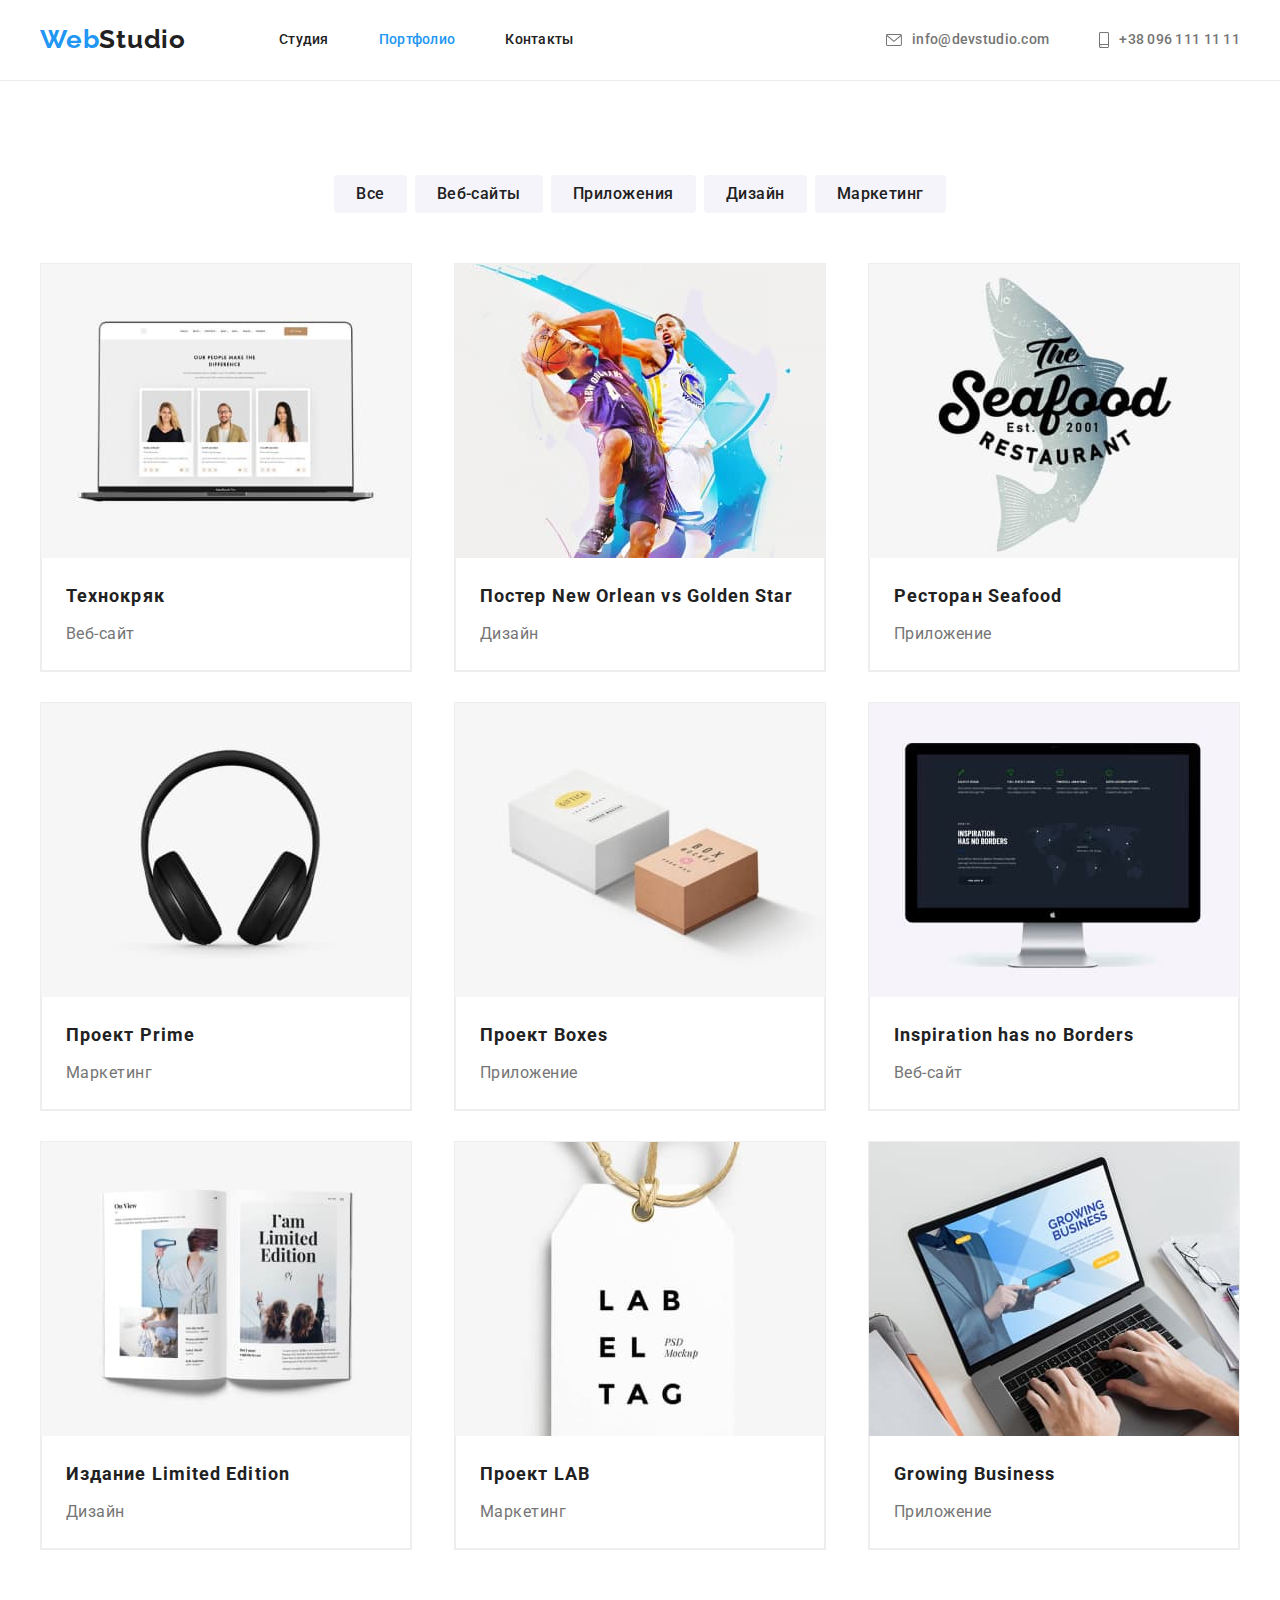
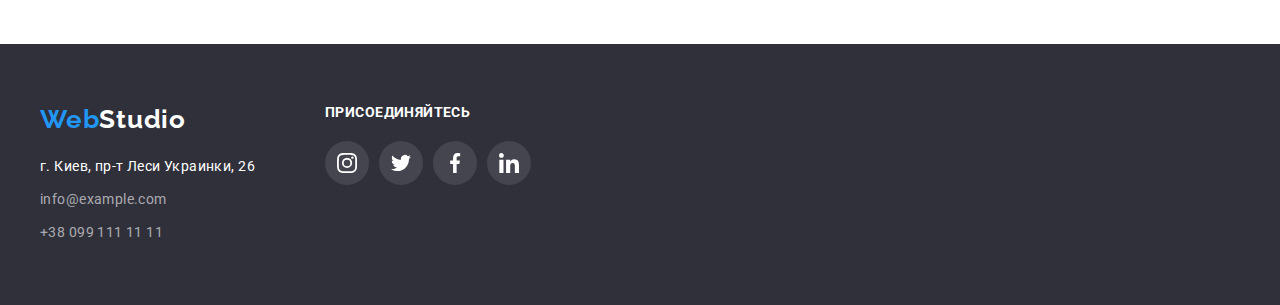
==== portfolio.html @ 38ae4b98 "updated after fixes in hw-04" ====
<!DOCTYPE html>
<html lang="en">
<head>
    <meta charset="UTF-8">
    <meta http-equiv="X-UA-Compatible" content="IE=edge">
    <meta name="viewport" content="width=device-width, initial-scale=1.0">
    <link rel="preconnect" href="https://fonts.googleapis.com">
    <link rel="preconnect" href="https://fonts.gstatic.com" crossorigin>
    <link href="https://fonts.googleapis.com/css2?family=Raleway:wght@700&family=Roboto:wght@400;500;700;900&display=swap"
    rel="stylesheet">
    <link rel="stylesheet" href="https://cdnjs.cloudflare.com/ajax/libs/modern-normalize/1.1.0/modern-normalize.min.css"
        integrity="sha512-wpPYUAdjBVSE4KJnH1VR1HeZfpl1ub8YT/NKx4PuQ5NmX2tKuGu6U/JRp5y+Y8XG2tV+wKQpNHVUX03MfMFn9Q=="
        crossorigin="anonymous" referrerpolicy="no-referrer" />
    <link rel="stylesheet" href="./css/styles.css">
    <title>Portfolio</title>
</head>

<body>
    <header>
        <div class="navigation-header container">
            <nav class="navigation">
                <a href="" class="navigation-logo">
                    <span class="navigation-logo-web" id="logo">Web</span><span class="navigation-logo-studio">Studio</span>
                </a>
                <ul class="navigation-link">
                    <li class="list-style"><a class="link" href="index.html">Студия</a></li>
                    <li class="list-style"><a class="link current" href="portfolio.html">Портфолио</a></li>
                    <li class="list-style"><a class="link" href="#">Контакты</a></li>
                </ul>
            </nav>
            <ul class="contact">
                <li class="list-style">
                    <a href="mailto:info@devstudio.com" class="contact-mailto">
                        <svg class="icon-envelope" width="16" height="12">
                            <use href="./images/icons.svg#icon-envelope"></use>
                        </svg>info@devstudio.com</a>
                </li>
                <li class="list-style">
                    <a href="tel:+380961111111" class="contact-call">
                        <svg class="icon-smartphone" width="10" height="16">
                            <use href="./images/icons.svg#icon-smartphone"></use>
                        </svg>+38 096 111 11 11</a>
                </li>
            </ul>
        </div>
    </header>
    
    <main>
        <section class="gallary">
            <div class="container">   
                <h1 class="visually-hidden ">Портфолио работ</h1>    
                <ul class="filter-group">
                    <li class="filter-list"><button class="filter-button" type="button">Все</button></li>
                    <li class="filter-list"><button class="filter-button" type="button">Веб-сайты</button></li>
                    <li class="filter-list"><button class="filter-button" type="button">Приложения</button></li>
                    <li class="filter-list"><button class="filter-button" type="button">Дизайн</button></li>
                    <li class="filter-list"><button class="filter-button" type="button">Маркетинг</button></li>
                </ul>

                <ul class="gallary-list">
                    <li class="list-project list-style">
                        <a href="" class="galary-link">
                            <img src="./images/portfolio/technokryak.jpg" class="gallary-image" alt="сайт компании" width="370">
                            <div class="gallary-name">
                                <h2 class="gallary-project">Технокряк</h2>
                                <p class="gallary-kind">Веб-сайт</p>
                            </div>
                        </a>
                    </li>
                    <li class="list-project list-style">
                        <a href="" class="galary-link">
                            <img src="./images/portfolio/goldenstar.jpg" class="gallary-image" alt="баскетболисты" width="370">
                            <div class="gallary-name">
                                <h2 class="gallary-project">Постер New Orlean vs Golden Star</h2>
                                <p class="gallary-kind">Дизайн</p>
                            </div>    
                        </a>
                    </li>
                    <li class="list-project list-style">
                        <a href="" class="galary-link">
                            <img src="./images/portfolio/seafood.jpg" class="gallary-image" alt="рыбный ресторан" width="370">
                            <div class="gallary-name">
                                <h2 class="gallary-project">Ресторан Seafood</h2>
                                <p class="gallary-kind">Приложение</p>
                            </div>
                        </a>
                    </li>
                    <li class="list-project list-style">
                        <a href="" class="galary-link">
                            <img src="./images/portfolio/prime.jpg" class="gallary-image" alt="наушники" width="370">
                            <div class="gallary-name">
                                <h2 class="gallary-project">Проект Prime</h2>
                                <p class="gallary-kind">Маркетинг</p>
                            </div>
                        </a>
                    </li>
                    <li class="list-project list-style">
                        <a href="" class="galary-link">
                            <img src="./images/portfolio/boxes.jpg" class="gallary-image" alt="коробки" width="370">
                            <div class="gallary-name">
                                <h2 class="gallary-project">Проект Boxes</h2>
                                <p class="gallary-kind">Приложение</p>
                            </div>
                        </a>
                    </li>
                    <li class="list-project list-style">
                        <a href="" class="galary-link">
                            <img src="./images/portfolio/noborders.jpg" class="gallary-image" alt="монитор" width="370">
                            <div class="gallary-name">
                                <h2 class="gallary-project">Inspiration has no Borders</h2>
                                <p class="gallary-kind">Веб-сайт</p>
                            </div>
                        </a>
                    </li>
                    <li class="list-project list-style">
                        <a href="" class="galary-link">
                            <img src="./images/portfolio/limitededition.jpg" class="gallary-image" alt="книга" width="370">
                            <div class="gallary-name">
                                <h2 class="gallary-project">Издание Limited Edition</h2>
                                <p class="gallary-kind">Дизайн</p>
                            </div>
                        </a>
                    </li>
                    <li class="list-project list-style">
                        <a href="" class="galary-link">
                            <img src="./images/portfolio/lab.jpg" class="gallary-image" alt="ярлык" width="370">
                            <div class="gallary-name">
                                <h2 class="gallary-project">Проект LAB</h2>
                                <p class="gallary-kind">Маркетинг</p>
                            </div>
                        </a>
                    </li>
                    <li class="list-project list-style">
                        <a href=""  class="galary-link">
                            <img src="./images/portfolio/growingbusiness.jpg" class="gallary-image" alt="ноутбук" width="370">
                            <div class="gallary-name">
                                <h2 class="gallary-project">Growing Business</h2>
                                <p class="gallary-kind">Приложение</p>
                            </div>
                        </a>
                    </li>
                </ul>
            </div>
        </section>
    </main>
    
    <footer>
        <div class="page-footer container">
            <div class="content-footer ">
                <a href="#logo" class="footer-logo">
                    <span class="footer-logo-web">Web</span><span class="footer-logo-studio">Studio</span>
                </a>
                <address class="address">г. Киев, пр-т Леси Украинки, 26</address>
                <ul class="footer-contact">
                    <li class="footer-link"><a href="mailto:info@example.com" class="footer-mailto">info@example.com</a></li>
                    <li class="footer-link"><a href="tel:+380991111111" class="footer-call">+38 099 111 11 11</a></li>
                </ul>
            </div>
            <div class="footer-join ">
                <h3 class="footer-title">присоединяйтесь</h3>
                <ul class="footer-social">
                    <li class="footer-icon">
                        <a class="footer-icon-link" href="">
                            <svg width="20" height="20">
                                <use href="./images/icons.svg#icon-instagram"></use>
                            </svg>
                        </a>
                    </li>
                    <li class="footer-icon">
                        <a class="footer-icon-link" href="">
                            <svg width="20" height="20">
                                <use href="./images/icons.svg#icon-twitter"></use>
                            </svg>
                        </a>
                    </li>
                    <li class="footer-icon">
                        <a class="footer-icon-link" href="">
                            <svg width="20" height="20">
                                <use href="./images/icons.svg#icon-facebook"></use>
                            </svg>
                        </a>
                    </li>
                    <li class="footer-icon">
                        <a class="footer-icon-link" href="">
                            <svg width="20" height="20">
                                <use href="./images/icons.svg#icon-linkedin"></use>
                            </svg>
                        </a>
                    </li>
                </ul>
            </div>
        </div>
        </footer>
</body>
</html>
---- css/styles.css ----
:root {
  --primary-text-color: #212121;
  --secondary-text-color: #757575;
  --hero-text-color: #ffffff;
  --contact-text-footer: rgba(255, 255, 255, 0.6);
  --accent-color: #2196f3;
  --background-color: #2F303A;

}

body {
  font-family: "roboto", sans-serif;
  color: var(--primary-text-color);
  background-color: #ffffff;
}

* {
  margin: 0;
  padding: 0;
}

h1
h2
h3
h4 
h5
h6
p 
ul {
  text-decoration: none;
}

.list-style {
  list-style-type: none;
}

/* header */
.container {
  width: 1200px;
  height: auto;
  margin-left: auto;
  margin-right: auto;
  padding: 0 15px;
}

header {
  border-bottom: 1px solid #ECECEC;
   padding-top: 24px;
  padding-bottom: 25px;
}

.navigation-header {
  display: flex;
  justify-content: space-between;
  align-items: center; 
}

.navigation {
  display: flex;
}

.navigation-logo {
  display: flex;
  align-items: center;
  font-family: Raleway;
  font-weight: bold;
  font-size: 26px;
  line-height: 1.2;
  letter-spacing: 0.03em;
  text-decoration: none;
}

.navigation-logo-web {
  color: var(--accent-color);
}

.navigation-logo-studio {
  color: var(--primary-text-color);
  margin-right: 93px;
}

.navigation-link {
  display: flex;
  align-items: center;
}

.navigation-link .list-style {
  margin-right: 50px;
}

.navigation-link .list-style:last-child {
  margin-right: 0;
}

.navigation-link .link {
  display: flex;
  color: var(--primary-text-color);
  font-weight: 500;
  font-size: 14px;
  line-height: 1.14;
  letter-spacing: 0.02em;
  text-decoration: none;
}

.link:hover,
.link:focus {
  color: var(--accent-color);
}

.link.current {
  color: var(--accent-color);
}

.contact {
  display: flex;
  font-weight: 500;
  font-size: 14px;
  line-height: 1.14;
  letter-spacing: 0.02em;
  
}

.contact .list-style{
   margin-right: 50px;
   
}
 
.contact .list-style:last-child {
  margin-right: 0;
}

.icon-envelope{
  margin-right: 10px;
  fill: currentColor;
}

.contact-mailto:hover .icon-envelope,
.contact-mailto:focus .icon-envelope {
  fill: var(--accent-color);
}

.contact-mailto {
  display: flex;
  align-items: center;
  text-decoration: none;
  color: var(--secondary-text-color);
  
}

.icon-smartphone{
  margin-right: 10px;
  fill: currentColor;
}

.contact-call:hover .icon-smartphone,
.contact-call:focus .icon-smartphone {
  fill: var(--accent-color);
}

.contact-call {
  display: flex;
  align-items: center;
  text-decoration: none;
  color: var(--secondary-text-color);
}

.contact-mailto:hover,
.contact-mailto:focus {
  color: var(--accent-color);
}

.contact-call:hover,
.contact-call:focus {
  color: var(--accent-color);
}

/* body index.html*/
button {
  cursor: pointer;
}

.hero{
  display: block;
  background-image: linear-gradient(to right, rgba(47, 48, 58, 0.4), rgba(47, 48, 58, 0.4)), url(../images/Img.jpg);
  background-repeat: no-repeat;
  background-position: center;
  background-size: cover;
  margin-left: auto;
  margin-right: auto;
  max-width: 1600px;
  padding-top: 200px;
  padding-bottom: 200px;

}
.hero-wrapper{
  display: flex;
  flex-direction: column;
  justify-content: center;
  align-items: center;
  text-align: center;
}

.hero-title {
  font-weight: 900;
  font-size: 44px;
  line-height: 1.4;
  letter-spacing: 0.06em;
  text-transform: uppercase;
  color: var(--hero-text-color);
  text-align: center;
}

.hero-button{
  margin-top: 30px;
  padding: 10px 32px;
  font-weight: bold;
  font-size: 16px;
  line-height: 1.9;
  letter-spacing: 0.06em;
  color: var(--hero-text-color);
  border: none;
  background: var(--accent-color);
  box-shadow: 0px 4px 4px rgba(0, 0, 0, 0.15);
  border-radius: 4px;
}

.hero-button:hover,
.hero-button:focus{
  background: #188CE8;
  box-shadow: 0px 4px 4px rgba(0, 0, 0, 0.15);
  border-radius: 4px;
}

/* feature */
.list{
  padding-top: 94px;
  padding-bottom: 94px;
}

.list-description{
  margin: auto;
  margin: 0%;
  display: flex;
  justify-content: space-between;
}


.list-description .list-style {
margin-right: 30px;
width: 270px;
}

.list-description .list-style:last-child {
  margin-right: 0;
}

.icon-feature{
  display: flex;
  background: #F5F4FA;
  border-radius: 4px;
  margin-bottom: 30px;
  padding: 25px 0;
  justify-content: center;
  align-items: center;
}

.list-title {
  font-weight: bold;
  font-size: 14px;
  line-height: 1.14;
  letter-spacing: 0.03em;
  text-transform: uppercase;
}

.list-text{
  margin-top: 10px;
  font-size: 14px;
  line-height: 1.7;
  color: var(--secondary-text-color);
  letter-spacing: 0.03em;
}

/* what we do */
.work{
  padding-bottom: 94px;
}

.work-title {
  font-weight: bold;
  font-size: 36px;
  line-height: 1.2;
  text-align: center;
  letter-spacing: 0.03em;
}

.work-description {
  display: flex;
  justify-content: space-between;
  margin-top: 50px;
}

/* ouer team */
.team{
  background: #F5F4FA;
  width: 100%;
  padding-top: 94px;
  padding-bottom: 94px;
}

.team-list {
  margin-right: 30px;
  background-color: #ffffff;
  box-shadow: 0px 1px 3px rgba(0, 0, 0, 0.12), 0px 1px 1px rgba(0, 0, 0, 0.14), 0px 2px 1px rgba(0, 0, 0, 0.2);
  border-radius: 0px 0px 4px 4px;
}

.team-list:last-child {
  margin-right: 0;
}

.team-title{
  font-weight: bold;
  font-size: 36px;
  line-height: 1.2;
  text-align: center;
  letter-spacing: 0.03em;
}

.team-block{
  display: flex;
  justify-content: space-between;
  margin-top: 50px;
}

.team-description {
  padding-top: 30px;
  padding-bottom: 30px;
}

.team-name{
  font-weight: 500;
  font-size: 16px;
  line-height: 1.2;
  text-align: center;
  letter-spacing: 0.03em;
}

.team-position{
  margin-top: 10px;
  font-weight: normal;
  font-size: 16px;
  line-height: 1.2;
  text-align: center;
  letter-spacing: 0.03em;
  color: var(--secondary-text-color);
}

.icon-team {
  display: flex;
  justify-content: center;
  margin-top: 16px;
}

.icon-name {
  list-style: none;
}

.icon-link {
  display: flex;
  align-items: center;
  justify-content: center;
  width: 44px;
  height: 44px;
  margin-right: 10px;
  border-radius: 50%;
  fill: #AFB1B8;
  background-color: var(--hero-text-color);
}

.icon-name:last-child{
  margin-right: 0;
}

.icon-link:hover,
.icon-link:focus {
  background-color: var(--accent-color);
  fill: var(--hero-text-color);
}

/* customer */

.customer{
  padding-top: 94px;
  padding-bottom: 94px;
}

.customer-title{
  font-weight: bold;
  font-size: 36px;
  line-height: 1.2;
  text-align: center;
  letter-spacing: 0.03em;
}

.customer-company{
  display: flex;
  list-style: none;
  margin-top: 50px;
  
  
}

.customer-link{
  display: flex;
  justify-content: center;
  align-items: center;
  width: 170px;
  height: 92px;
  margin-right: 30px;
  border: 1px solid #AFB1B8;
  box-sizing: border-box;
  border-radius: 4px;
  fill: #AFB1B8;
}

.costomer-link:last-child {
  margin-right: 0;
}

.customer-link:hover,
.customer-link:focus {
  border: 1px solid var(--accent-color);
  fill: var(--accent-color);
}

/* body portfolio.html */
.gallary {
  padding-top: 94px;
  padding-bottom: 94px;
}

/* invisible title */
.visually-hidden {
  position: absolute;
  clip: rect(0 0 0 0);
  width: 1px;
  height: 1px;
  margin: -1px;
}

.filter-group {
  display: flex;
  justify-content: center;
}

.filter-group > .filter-list {
  list-style: none;
  text-decoration: none;
}

.filter-list {
margin-right: 8px;
}

.filter-list:last-child {
  margin-right: 0;
}

.filter-button{
  display: flex;
  justify-content: center;
  padding: 6px 22px;
  font-family: inherit;
  font-weight: 500;
  font-size: 16px;
  line-height: 1.6;
  text-align: center;
  letter-spacing: 0.03em;
  color: var(--primary-text-color);
  border: none;
  background: #F5F4FA;
  border-radius: 4px;
}

.filter-button:hover, .filter-button:focus {
  font-weight: 500;
  font-size: 16px;
  line-height: 1.6;
  text-align: center;
  letter-spacing: 0.03em;
  color: var(--hero-text-color);
  background: var(--accent-color);
  box-shadow: 0px 3px 1px rgba(0, 0, 0, 0.1), 0px 1px 2px rgba(0, 0, 0, 0.08), 0px 2px 2px rgba(0, 0, 0, 0.12);
  border-radius: 4px;
}

img {
  display: block;
  max-width: 100%;
  height: auto;
}

.gallary-list {
  margin-top: 50px;
  display: flex;
  justify-content: space-between;
  flex-wrap: wrap;
}

.list-project{
  margin-bottom: 30px;  
  border: 1px solid #EEEEEE;
  box-sizing: border-box;
}

.list-project:nth-child(3n){
  margin-right: 0;
}  

.list-project:nth-last-child(-n + 3){
  margin-bottom: 0;
}

.list-project:hover,
.list-project:focus{
  background: #FFFFFF;
  /* border: 1px solid #EEEEEE; */
  /* box-sizing: border-box; */
  box-shadow: 0px 1px 1px rgba(0, 0, 0, 0.12), 0px 4px 4px rgba(0, 0, 0, 0.06), 1px 4px 6px rgba(0, 0, 0, 0.16);
}

.galary-link{
  text-decoration: none;
}

.gallary-name {
  padding: 20px 24px 20px 24px;
  border-left: 1px solid #EEEEEE;
  border-right: 1px solid #EEEEEE;
  border-bottom: 1px solid #EEEEEE;
  background: #FFFFFF;
}

.gallary-project {
  font-weight: bold;
  font-size: 18px;
  line-height: 2;
  letter-spacing: 0.06em;
  color: var(--primary-text-color);
}

.gallary-kind {
  margin-top: 4px;
  font-size: 16px;
  line-height: 2;
  letter-spacing: 0.03em;
  color: var(--secondary-text-color);
}

/* footer */
footer {
  background: var(--background-color);
  width: 100%;
  padding: 60px 0;
}

.page-footer{
  display: flex;
}

 .footer-logo {
  font-family: Raleway;
  font-weight: bold;
  font-size: 26px;
  line-height: 1.2;
  letter-spacing: 0.03em;
  text-decoration: none;
}

.footer-logo-web {
  color: var(--accent-color);
}

.footer-logo-studio {
  color: var(--hero-text-color);
}

.address {
  margin-top: 20px;
  font-size: 14px;
  font-style: normal;
  line-height: 1.7;
  letter-spacing: 0.03em;
  color: var(--hero-text-color);
}

.footer-contact {
  margin-top: 9px;
  font-size: 14px;
  line-height: 1.71;
  letter-spacing: 0.03em;
}

.footer-link {
  margin-top: 9px;
  list-style: none;
}

.footer-mailto {
  text-decoration: none;
  color: var(--contact-text-footer);
}

.footer-call {
  text-decoration: none;
  color: var(--contact-text-footer);
}

.footer-mailto:hover,
.footer-mailto:focus {
  color: var(--accent-color);
}

.footer-call:hover,
.footer-call:focus {
  color: var(--accent-color);
}

.footer-join {
  margin-left: 70px;
}

.footer-title {
  font-weight: bold;
  font-size: 14px;
  line-height: 1.2;
  letter-spacing: 0.03em;
  text-transform: uppercase;
  color: var(--hero-text-color);
}

.footer-social {
  display: flex;
  margin-top: 20px;
  justify-content: space-between;
}
  
.footer-icon {
list-style: none;
margin-right: 10px; 
}

.footer-icon:last-child {
  margin-right: 0;
}

.footer-icon-link {
  display: flex;
  align-items: center;
  justify-content: center;
  width: 44px;
  height: 44px;
  border-radius: 50%;
  fill: var(--hero-text-color);
  background: rgba(255, 255, 255, 0.1);
}

.footer-icon-link:hover,
.footer-icon-link:focus {
  background: var(--accent-color);
}
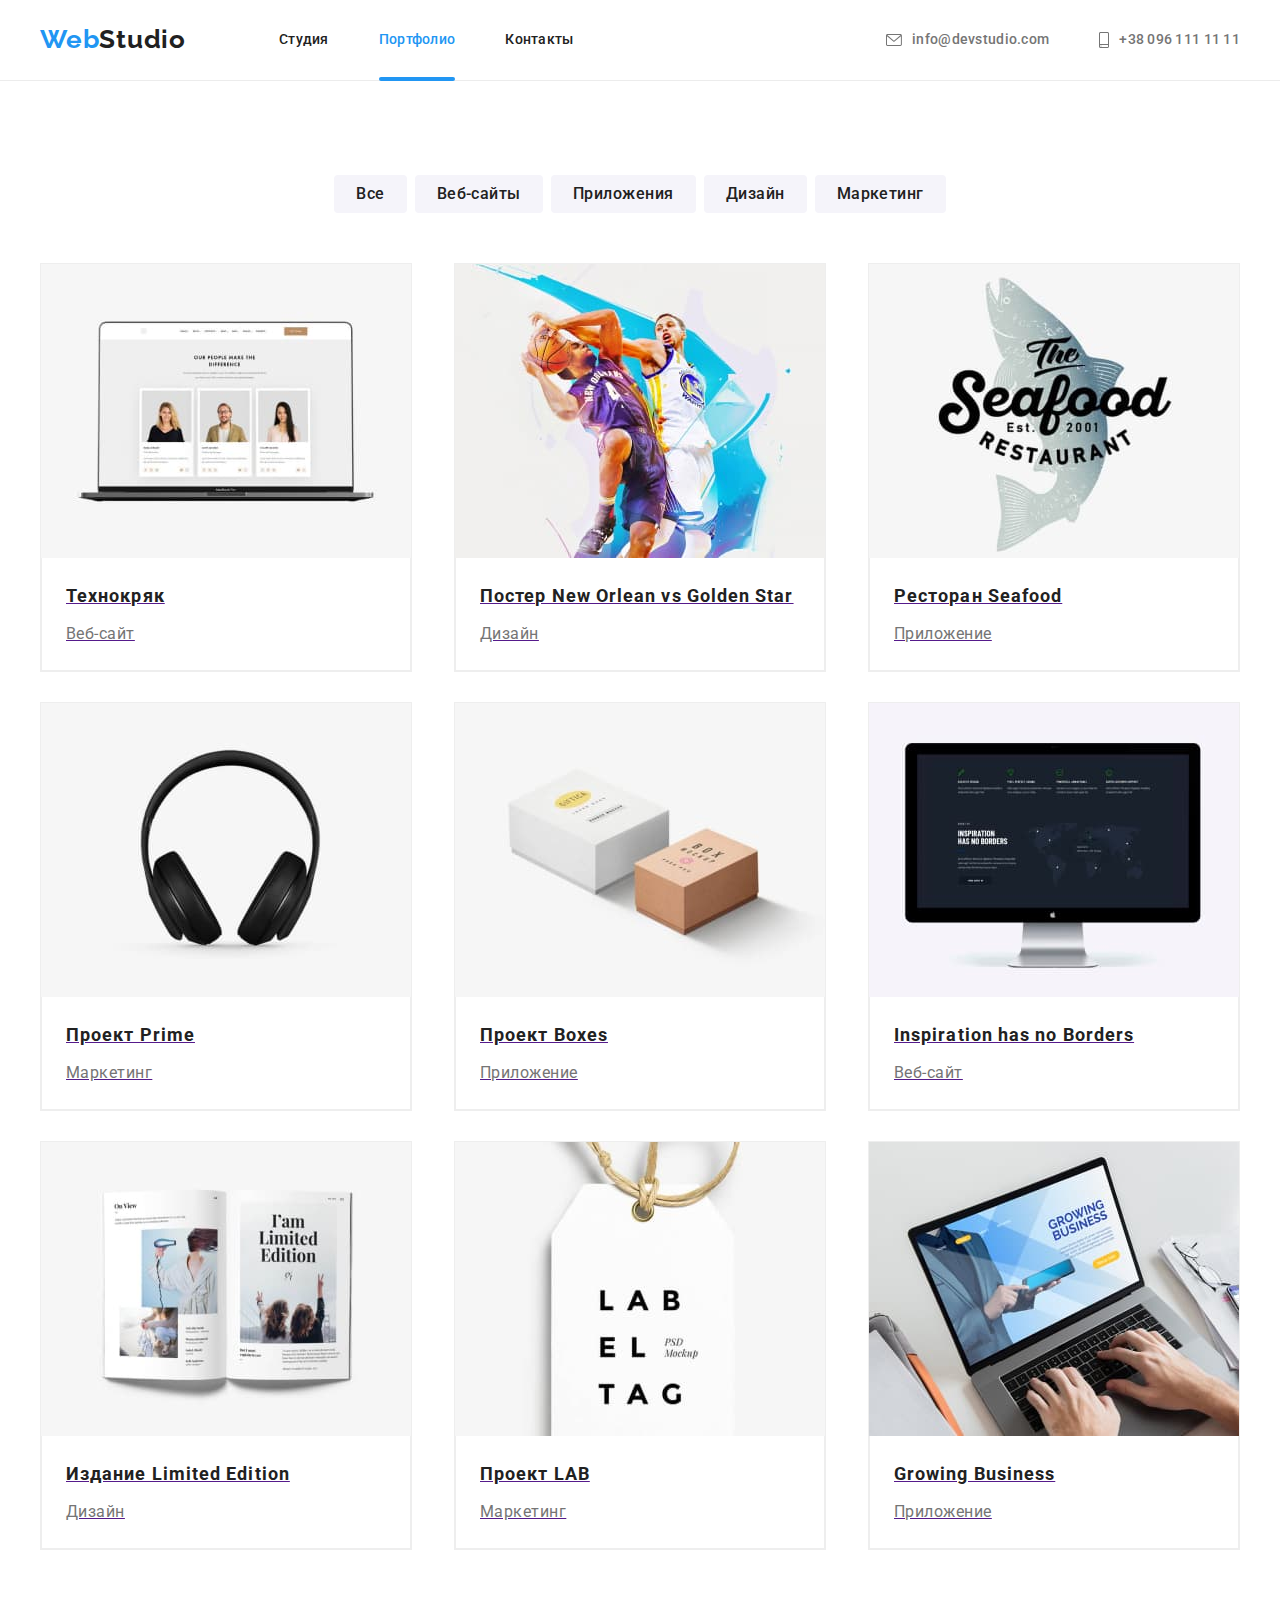
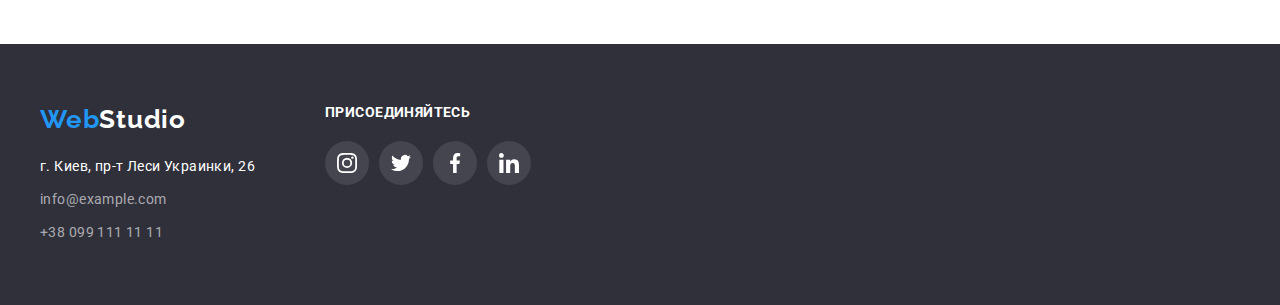
==== commit 047b5a99: "underline the current page, and signatures on images what we do" ====
--- a/portfolio.html
+++ b/portfolio.html
@@ -59,14 +59,21 @@
 
                 <ul class="gallary-list">
                     <li class="list-project list-style">
-                        <a href="" class="galary-link">
+                        
+                        <a href="" class="galary-link">
+                        <div class="gallary-thumb">        
                             <img src="./images/portfolio/technokryak.jpg" class="gallary-image" alt="сайт компании" width="370">
+                            <!-- <div class="gallary-overlay">
+                                <p class="gallary-text">Технокряк это современная площадка распространения коронавируса. Компании используют эту платформу для цифрового
+                                шпионажа и атак на защищённые сервера конкурентов.</p>
+                            </div> -->
+                        </div>
                             <div class="gallary-name">
                                 <h2 class="gallary-project">Технокряк</h2>
                                 <p class="gallary-kind">Веб-сайт</p>
                             </div>
-                        </a>
-                    </li>
+                            </a>
+                        </li>
                     <li class="list-project list-style">
                         <a href="" class="galary-link">
                             <img src="./images/portfolio/goldenstar.jpg" class="gallary-image" alt="баскетболисты" width="370">
--- a/css/styles.css
+++ b/css/styles.css
@@ -45,7 +45,7 @@
 
 header {
   border-bottom: 1px solid #ECECEC;
-   padding-top: 24px;
+  padding-top: 24px;
   padding-bottom: 25px;
 }
 
@@ -82,6 +82,7 @@
 .navigation-link {
   display: flex;
   align-items: center;
+  
 }
 
 .navigation-link .list-style {
@@ -109,7 +110,18 @@
 
 .link.current {
   color: var(--accent-color);
-}
+  position: relative;
+}
+
+.link.current::after {
+  content: "";
+  position: absolute;
+  bottom: -33.6px;
+  width: 100%;
+  height: 4px;
+  border-radius: 2px;
+  background-color: var(--accent-color);
+  }
 
 .contact {
   display: flex;
@@ -299,6 +311,34 @@
   margin-top: 50px;
 }
 
+.work-list{
+  position: relative;
+}
+
+.work-thumb{
+    position: absolute;
+    height: 70px;
+    display: flex;
+    align-items: center;
+    justify-content: center;
+    bottom: 0;
+    left: 0;
+    width: 100%;
+    background-color: rgba(47, 48, 58, 0.8);
+
+}
+
+.work-text{
+    font-weight: 700;
+    font-size: 14px;
+    line-height: 1.14;
+    text-align: center;
+    margin: 0;
+    letter-spacing: 0.03em;
+    text-transform: uppercase;
+    color: var(--hero-text-color);
+}
+
 /* ouer team */
 .team{
   background: #F5F4FA;
@@ -406,8 +446,7 @@
   display: flex;
   list-style: none;
   margin-top: 50px;
-  
-  
+   
 }
 
 .customer-link{
@@ -510,7 +549,8 @@
 .list-project{
   margin-bottom: 30px;  
   border: 1px solid #EEEEEE;
-  box-sizing: border-box;
+  box-sizing: border-box; 
+   position: relative;
 }
 
 .list-project:nth-child(3n){
@@ -529,9 +569,57 @@
   box-shadow: 0px 1px 1px rgba(0, 0, 0, 0.12), 0px 4px 4px rgba(0, 0, 0, 0.06), 1px 4px 6px rgba(0, 0, 0, 0.16);
 }
 
-.galary-link{
-  text-decoration: none;
-}
+.gallary-link{
+  display: block;
+  color: inherit;
+  text-decoration: none;
+  transition: box-shadow cubic-bezier(0.4, 0, 0.2, 1);
+}
+
+/* .gallary-thumb:{
+ 
+} */
+
+/* .gallary-image{
+ position: relative;
+  overflow: hidden;
+} */
+
+/* .gallary-overlay::before {
+
+  content: '';
+  position: absolute;
+  top: 0;
+  left: 0;
+  width: 100%;
+  height: 100%;
+  background-color: #188CE8;
+  transform: translateY(100%);
+  transition: 250ms;
+  opacity: 0;
+} */
+
+/* .gallary-overlay:hover::before {
+  transform: translateY(0);
+  opacity: 1;
+}
+ */
+/* .gallary-text {
+  position: absolute;
+  width: 100%;
+  height: 100%;
+  padding: 63px 24px;
+  top: 50%;
+  left: 50%;
+  transform: translateY(-50% -50%);  
+  font-size: 18px;
+  line-height: 1.56;
+  letter-spacing: 0.03em;
+  color: var(--hero-text-color);
+  opacity: 1;
+  
+} */
+
 
 .gallary-name {
   padding: 20px 24px 20px 24px;
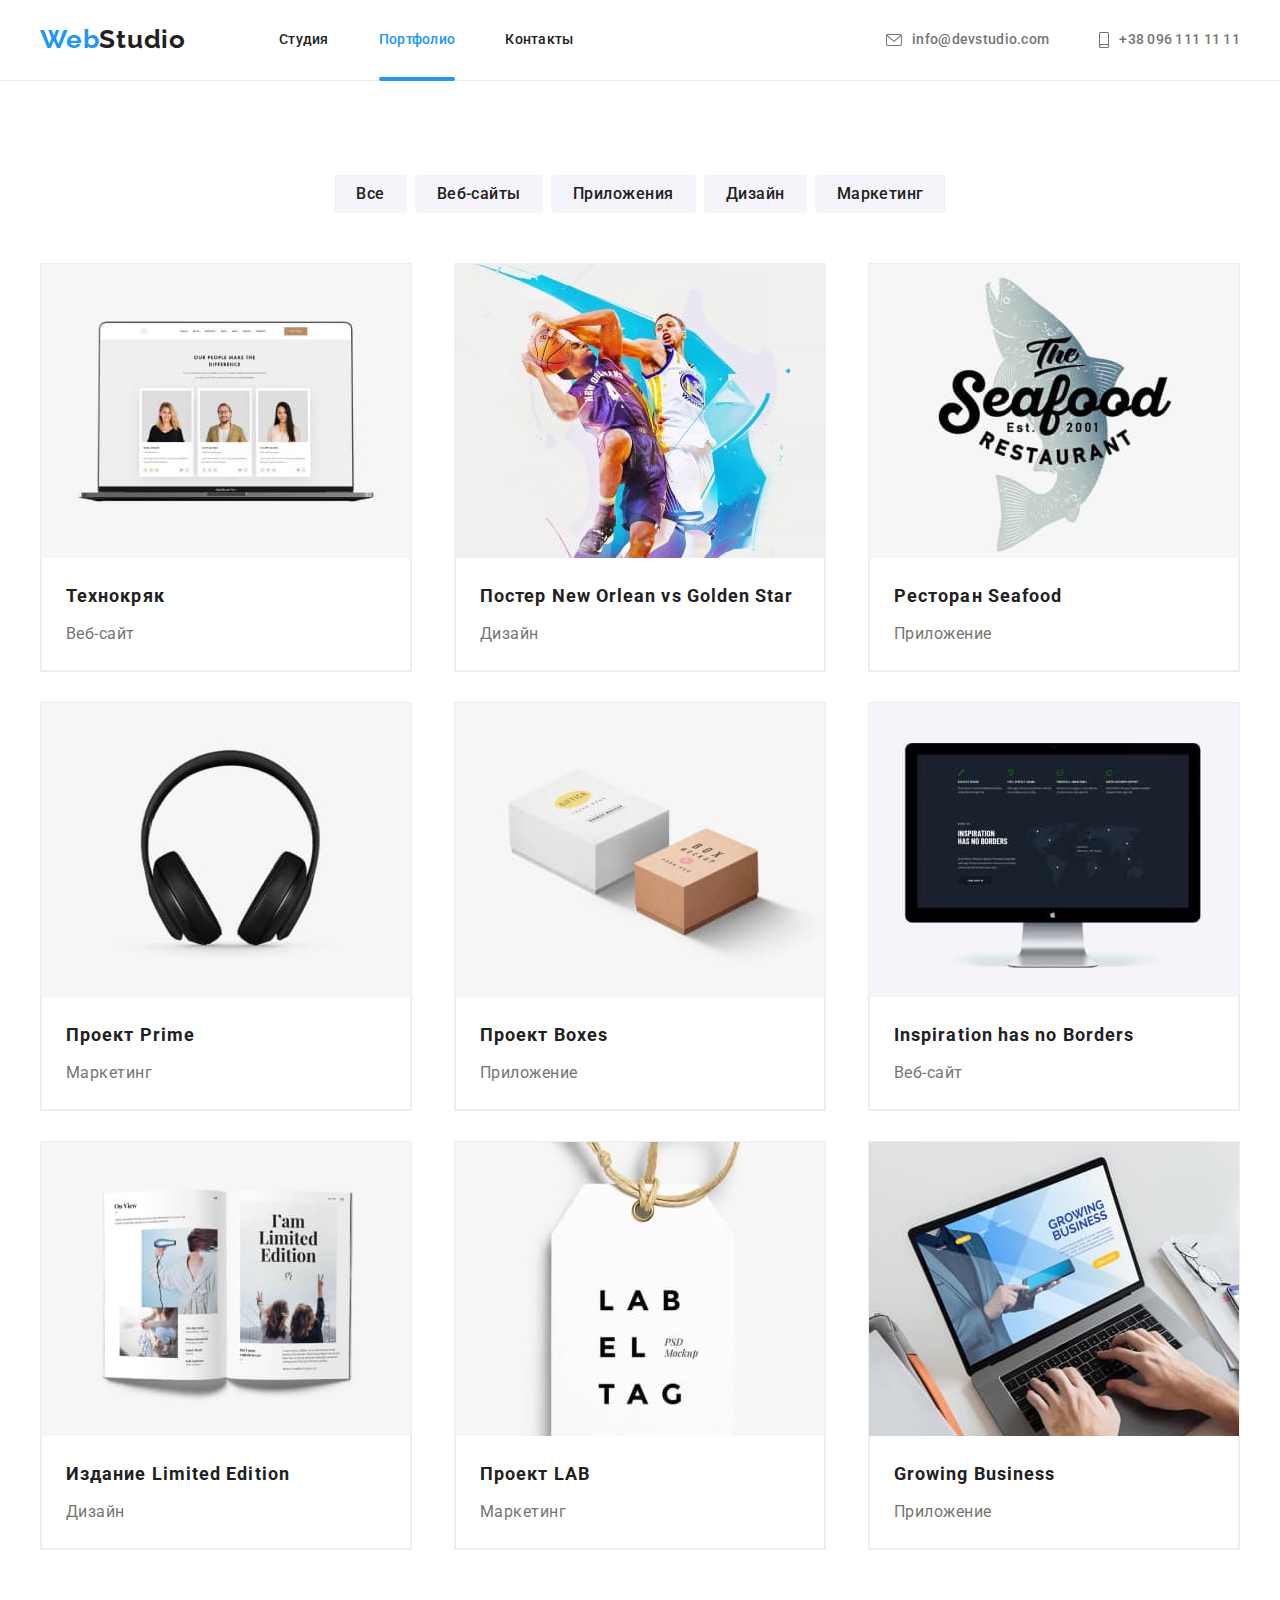
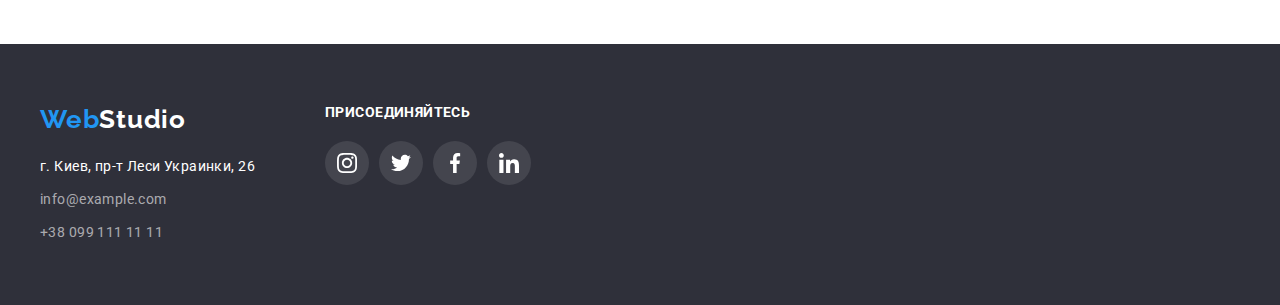
==== commit ca571545: "fix_class-gaLary" ====
--- a/portfolio.html
+++ b/portfolio.html
@@ -19,7 +19,7 @@
     <header>
         <div class="navigation-header container">
             <nav class="navigation">
-                <a href="" class="navigation-logo">
+                <a href="./index.html" class="navigation-logo">
                     <span class="navigation-logo-web" id="logo">Web</span><span class="navigation-logo-studio">Studio</span>
                 </a>
                 <ul class="navigation-link">
@@ -59,14 +59,13 @@
 
                 <ul class="gallary-list">
                     <li class="list-project list-style">
-                        
-                        <a href="" class="galary-link">
+                        <a href="" class="gallary-link">
                         <div class="gallary-thumb">        
                             <img src="./images/portfolio/technokryak.jpg" class="gallary-image" alt="сайт компании" width="370">
-                            <!-- <div class="gallary-overlay">
+                            <div class="gallary-overlay">
                                 <p class="gallary-text">Технокряк это современная площадка распространения коронавируса. Компании используют эту платформу для цифрового
                                 шпионажа и атак на защищённые сервера конкурентов.</p>
-                            </div> -->
+                            </div>
                         </div>
                             <div class="gallary-name">
                                 <h2 class="gallary-project">Технокряк</h2>
@@ -75,8 +74,15 @@
                             </a>
                         </li>
                     <li class="list-project list-style">
-                        <a href="" class="galary-link">
+                        <a href="" class="gallary-link">
+                            <div class="gallary-thumb">
                             <img src="./images/portfolio/goldenstar.jpg" class="gallary-image" alt="баскетболисты" width="370">
+                                <div class="gallary-overlay">
+                                    <p class="gallary-text">Технокряк это современная площадка распространения коронавируса. Компании используют эту
+                                    платформу для цифрового
+                                    шпионажа и атак на защищённые сервера конкурентов.</p>
+                                </div>
+                            </div>
                             <div class="gallary-name">
                                 <h2 class="gallary-project">Постер New Orlean vs Golden Star</h2>
                                 <p class="gallary-kind">Дизайн</p>
@@ -84,8 +90,15 @@
                         </a>
                     </li>
                     <li class="list-project list-style">
-                        <a href="" class="galary-link">
+                        <a href="" class="gallary-link">
+                            <div class="gallary-thumb">
                             <img src="./images/portfolio/seafood.jpg" class="gallary-image" alt="рыбный ресторан" width="370">
+                                <div class="gallary-overlay">
+                                    <p class="gallary-text">Технокряк это современная площадка распространения коронавируса. Компании используют эту
+                                        платформу для цифрового
+                                        шпионажа и атак на защищённые сервера конкурентов.</p>
+                                </div>
+                            </div>
                             <div class="gallary-name">
                                 <h2 class="gallary-project">Ресторан Seafood</h2>
                                 <p class="gallary-kind">Приложение</p>
@@ -93,8 +106,15 @@
                         </a>
                     </li>
                     <li class="list-project list-style">
-                        <a href="" class="galary-link">
+                        <a href="" class="gallary-link">
+                            <div class="gallary-thumb">
                             <img src="./images/portfolio/prime.jpg" class="gallary-image" alt="наушники" width="370">
+                                <div class="gallary-overlay">
+                                    <p class="gallary-text">Технокряк это современная площадка распространения коронавируса. Компании используют эту
+                                    платформу для цифрового
+                                    шпионажа и атак на защищённые сервера конкурентов.</p>
+                                </div>
+                            </div>
                             <div class="gallary-name">
                                 <h2 class="gallary-project">Проект Prime</h2>
                                 <p class="gallary-kind">Маркетинг</p>
@@ -102,8 +122,15 @@
                         </a>
                     </li>
                     <li class="list-project list-style">
-                        <a href="" class="galary-link">
+                        <a href="" class="gallary-link">
+                            <div class="gallary-thumb">
                             <img src="./images/portfolio/boxes.jpg" class="gallary-image" alt="коробки" width="370">
+                                <div class="gallary-overlay">
+                                    <p class="gallary-text">Технокряк это современная площадка распространения коронавируса. Компании используют эту
+                                        платформу для цифрового
+                                        шпионажа и атак на защищённые сервера конкурентов.</p>
+                                </div>
+                            </div>
                             <div class="gallary-name">
                                 <h2 class="gallary-project">Проект Boxes</h2>
                                 <p class="gallary-kind">Приложение</p>
@@ -111,8 +138,15 @@
                         </a>
                     </li>
                     <li class="list-project list-style">
-                        <a href="" class="galary-link">
-                            <img src="./images/portfolio/noborders.jpg" class="gallary-image" alt="монитор" width="370">
+                        <a href="" class="gallary-link">
+                            <div class="gallary-thumb">
+                                <img src="./images/portfolio/noborders.jpg" class="gallary-image" alt="монитор" width="370">
+                                <div class="gallary-overlay">
+                                    <p class="gallary-text">Технокряк это современная площадка распространения коронавируса. Компании используют эту
+                                        платформу для цифрового
+                                        шпионажа и атак на защищённые сервера конкурентов.</p>
+                                </div>
+                            </div>
                             <div class="gallary-name">
                                 <h2 class="gallary-project">Inspiration has no Borders</h2>
                                 <p class="gallary-kind">Веб-сайт</p>
@@ -120,8 +154,15 @@
                         </a>
                     </li>
                     <li class="list-project list-style">
-                        <a href="" class="galary-link">
-                            <img src="./images/portfolio/limitededition.jpg" class="gallary-image" alt="книга" width="370">
+                        <a href="" class="gallary-link">
+                            <div class="gallary-thumb">
+                                <img src="./images/portfolio/limitededition.jpg" class="gallary-image" alt="книга" width="370">
+                                <div class="gallary-overlay">
+                                    <p class="gallary-text">Технокряк это современная площадка распространения коронавируса. Компании используют эту
+                                        платформу для цифрового
+                                        шпионажа и атак на защищённые сервера конкурентов.</p>
+                                </div>
+                            </div>
                             <div class="gallary-name">
                                 <h2 class="gallary-project">Издание Limited Edition</h2>
                                 <p class="gallary-kind">Дизайн</p>
@@ -129,8 +170,15 @@
                         </a>
                     </li>
                     <li class="list-project list-style">
-                        <a href="" class="galary-link">
-                            <img src="./images/portfolio/lab.jpg" class="gallary-image" alt="ярлык" width="370">
+                        <a href="" class="gallary-link">
+                            <div class="gallary-thumb">
+                                <img src="./images/portfolio/lab.jpg" class="gallary-image" alt="ярлык" width="370"> 
+                                <div class="gallary-overlay">
+                                    <p class="gallary-text">Технокряк это современная площадка распространения коронавируса. Компании используют эту
+                                        платформу для цифрового
+                                        шпионажа и атак на защищённые сервера конкурентов.</p>
+                                </div>
+                            </div>
                             <div class="gallary-name">
                                 <h2 class="gallary-project">Проект LAB</h2>
                                 <p class="gallary-kind">Маркетинг</p>
@@ -138,8 +186,15 @@
                         </a>
                     </li>
                     <li class="list-project list-style">
-                        <a href=""  class="galary-link">
-                            <img src="./images/portfolio/growingbusiness.jpg" class="gallary-image" alt="ноутбук" width="370">
+                        <a href=""  class="gallary-link">
+                            <div class="gallary-thumb">
+                                <img src="./images/portfolio/growingbusiness.jpg" class="gallary-image" alt="ноутбук" width="370">
+                                <div class="gallary-overlay">
+                                    <p class="gallary-text">Технокряк это современная площадка распространения коронавируса. Компании используют эту
+                                        платформу для цифрового
+                                        шпионажа и атак на защищённые сервера конкурентов.</p>
+                                </div>
+                            </div>
                             <div class="gallary-name">
                                 <h2 class="gallary-project">Growing Business</h2>
                                 <p class="gallary-kind">Приложение</p>
--- a/css/styles.css
+++ b/css/styles.css
@@ -5,6 +5,7 @@
   --contact-text-footer: rgba(255, 255, 255, 0.6);
   --accent-color: #2196f3;
   --background-color: #2F303A;
+  --main-transition: 250ms cubic-bezier(0.4, 0, 0.2, 1);
 
 }
 
@@ -82,7 +83,6 @@
 .navigation-link {
   display: flex;
   align-items: center;
-  
 }
 
 .navigation-link .list-style {
@@ -101,11 +101,13 @@
   line-height: 1.14;
   letter-spacing: 0.02em;
   text-decoration: none;
+  transition: var(--main-transition);
 }
 
 .link:hover,
 .link:focus {
   color: var(--accent-color);
+  transition: var(--main-transition);
 }
 
 .link.current {
@@ -129,12 +131,10 @@
   font-size: 14px;
   line-height: 1.14;
   letter-spacing: 0.02em;
-  
 }
 
 .contact .list-style{
    margin-right: 50px;
-   
 }
  
 .contact .list-style:last-child {
@@ -149,6 +149,7 @@
 .contact-mailto:hover .icon-envelope,
 .contact-mailto:focus .icon-envelope {
   fill: var(--accent-color);
+  transition: var(--main-transition);
 }
 
 .contact-mailto {
@@ -156,7 +157,7 @@
   align-items: center;
   text-decoration: none;
   color: var(--secondary-text-color);
-  
+  transition: var(--main-transition);
 }
 
 .icon-smartphone{
@@ -167,6 +168,7 @@
 .contact-call:hover .icon-smartphone,
 .contact-call:focus .icon-smartphone {
   fill: var(--accent-color);
+  transition: var(--main-transition);
 }
 
 .contact-call {
@@ -174,16 +176,19 @@
   align-items: center;
   text-decoration: none;
   color: var(--secondary-text-color);
+  transition: var(--main-transition);
 }
 
 .contact-mailto:hover,
 .contact-mailto:focus {
   color: var(--accent-color);
+  transition: var(--main-transition);
 }
 
 .contact-call:hover,
 .contact-call:focus {
   color: var(--accent-color);
+  transition: var(--main-transition);
 }
 
 /* body index.html*/
@@ -202,8 +207,8 @@
   max-width: 1600px;
   padding-top: 200px;
   padding-bottom: 200px;
-
-}
+}
+
 .hero-wrapper{
   display: flex;
   flex-direction: column;
@@ -234,6 +239,7 @@
   background: var(--accent-color);
   box-shadow: 0px 4px 4px rgba(0, 0, 0, 0.15);
   border-radius: 4px;
+  transition: var(--main-transition);
 }
 
 .hero-button:hover,
@@ -241,6 +247,63 @@
   background: #188CE8;
   box-shadow: 0px 4px 4px rgba(0, 0, 0, 0.15);
   border-radius: 4px;
+  transition: var(--main-transition);
+}
+
+/* modal */
+.backdrop {
+  position: fixed;
+  top: 0;
+  left: 0;
+  width: 100%;
+  height: 100%;
+  background: rgba(0, 0, 0, 0.2);
+  opacity: 1;
+  transition: opacity var(--main-transition);
+  z-index: 2;
+}
+
+.backdrop.is-hidden {
+  opacity: 0;
+  pointer-events: none;
+}
+
+.backdrop.is-hidden .modal {
+  opacity: 1;
+  transform: translate(-50%, -50%) scale(1.1);
+}
+
+.modal {
+  position: absolute;
+  top: 50%;
+  left: 50%;
+  transform: translate(-50%, -50%) scale(1);
+  width: 528px;
+  height: 581px;
+  background: #FFFFFF;
+  box-shadow: 0px 1px 3px rgba(0, 0, 0, 0.12), 0px 1px 1px rgba(0, 0, 0, 0.14), 0px 2px 1px rgba(0, 0, 0, 0.2);
+  border-radius: 4px; 
+  transition: transform var(--main-transition);
+} 
+
+.icon-modal-close{
+    position: absolute;
+    top: 8px;
+    right: 8px;
+    display: flex;
+    align-items: center;
+    justify-content: center;
+    width: 30px;
+    height: 30px;
+    background-color: var(--hero-text-color);
+    border: 1px solid rgba(0, 0, 0, 0.1);
+    border-radius: 50%;
+    cursor: pointer;
+}
+
+ .icon-close{
+    width: 11px;
+    height: 11px;
 }
 
 /* feature */
@@ -325,7 +388,6 @@
     left: 0;
     width: 100%;
     background-color: rgba(47, 48, 58, 0.8);
-
 }
 
 .work-text{
@@ -415,6 +477,7 @@
   border-radius: 50%;
   fill: #AFB1B8;
   background-color: var(--hero-text-color);
+  transition: var(--main-transition);
 }
 
 .icon-name:last-child{
@@ -428,7 +491,6 @@
 }
 
 /* customer */
-
 .customer{
   padding-top: 94px;
   padding-bottom: 94px;
@@ -446,7 +508,6 @@
   display: flex;
   list-style: none;
   margin-top: 50px;
-   
 }
 
 .customer-link{
@@ -460,6 +521,7 @@
   box-sizing: border-box;
   border-radius: 4px;
   fill: #AFB1B8;
+  transition: var(--main-transition);
 }
 
 .costomer-link:last-child {
@@ -470,6 +532,7 @@
 .customer-link:focus {
   border: 1px solid var(--accent-color);
   fill: var(--accent-color);
+  transition: var(--main-transition);
 }
 
 /* body portfolio.html */
@@ -519,6 +582,7 @@
   border: none;
   background: #F5F4FA;
   border-radius: 4px;
+  transition: var(--main-transition);
 }
 
 .filter-button:hover, .filter-button:focus {
@@ -531,6 +595,7 @@
   background: var(--accent-color);
   box-shadow: 0px 3px 1px rgba(0, 0, 0, 0.1), 0px 1px 2px rgba(0, 0, 0, 0.08), 0px 2px 2px rgba(0, 0, 0, 0.12);
   border-radius: 4px;
+  transition: var(--main-transition);
 }
 
 img {
@@ -550,7 +615,7 @@
   margin-bottom: 30px;  
   border: 1px solid #EEEEEE;
   box-sizing: border-box; 
-   position: relative;
+  transition: var(--main-transition);
 }
 
 .list-project:nth-child(3n){
@@ -564,9 +629,8 @@
 .list-project:hover,
 .list-project:focus{
   background: #FFFFFF;
-  /* border: 1px solid #EEEEEE; */
-  /* box-sizing: border-box; */
   box-shadow: 0px 1px 1px rgba(0, 0, 0, 0.12), 0px 4px 4px rgba(0, 0, 0, 0.06), 1px 4px 6px rgba(0, 0, 0, 0.16);
+  transition: var(--main-transition);
 }
 
 .gallary-link{
@@ -576,50 +640,53 @@
   transition: box-shadow cubic-bezier(0.4, 0, 0.2, 1);
 }
 
-/* .gallary-thumb:{
- 
-} */
-
-/* .gallary-image{
- position: relative;
-  overflow: hidden;
-} */
-
-/* .gallary-overlay::before {
-
-  content: '';
+/* OVERLAY */
+.gallary-thumb{
+position: relative;
+width: 370px;
+overflow: hidden;
+}
+
+.gallary-overlay{
   position: absolute;
   top: 0;
   left: 0;
   width: 100%;
   height: 100%;
-  background-color: #188CE8;
+  background: rgba(33, 150, 243, 0.9);
   transform: translateY(100%);
-  transition: 250ms;
+  transition: var(--main-transition);
   opacity: 0;
-} */
-
-/* .gallary-overlay:hover::before {
+}
+
+.list-project:hover .gallary-overlay {
   transform: translateY(0);
   opacity: 1;
 }
- */
-/* .gallary-text {
-  position: absolute;
-  width: 100%;
-  height: 100%;
-  padding: 63px 24px;
-  top: 50%;
-  left: 50%;
-  transform: translateY(-50% -50%);  
-  font-size: 18px;
-  line-height: 1.56;
-  letter-spacing: 0.03em;
-  color: var(--hero-text-color);
+
+.gallary-text {
+    position: absolute;
+    width: 100%;
+    height: 100%;
+    transform: translateY(-50%, -50%);
+    top: 0;
+    left: 0;
+    margin: 0;
+    padding: 63px 24px;
+    font-weight: 400;
+    font-size: 18px;
+    line-height: 1.56;
+    letter-spacing: 0.03em;
+    color: #ffffff;
+    transition: var(--main-transition);
+    opacity: 0;
+  }
+
+.list-project:hover .gallary-text {
+  transform: translateY(0);
   opacity: 1;
-  
-} */
-
+} 
+ 
 
 .gallary-name {
   padding: 20px 24px 20px 24px;
@@ -697,21 +764,25 @@
 .footer-mailto {
   text-decoration: none;
   color: var(--contact-text-footer);
+  transition: var(--main-transition);
 }
 
 .footer-call {
   text-decoration: none;
   color: var(--contact-text-footer);
+  transition: var(--main-transition);
 }
 
 .footer-mailto:hover,
 .footer-mailto:focus {
   color: var(--accent-color);
+  transition: var(--main-transition);
 }
 
 .footer-call:hover,
 .footer-call:focus {
   color: var(--accent-color);
+  transition: var(--main-transition);
 }
 
 .footer-join {
@@ -751,9 +822,11 @@
   border-radius: 50%;
   fill: var(--hero-text-color);
   background: rgba(255, 255, 255, 0.1);
+  transition: var(--main-transition);
 }
 
 .footer-icon-link:hover,
 .footer-icon-link:focus {
   background: var(--accent-color);
-}
+  transition: var(--main-transition);
+}